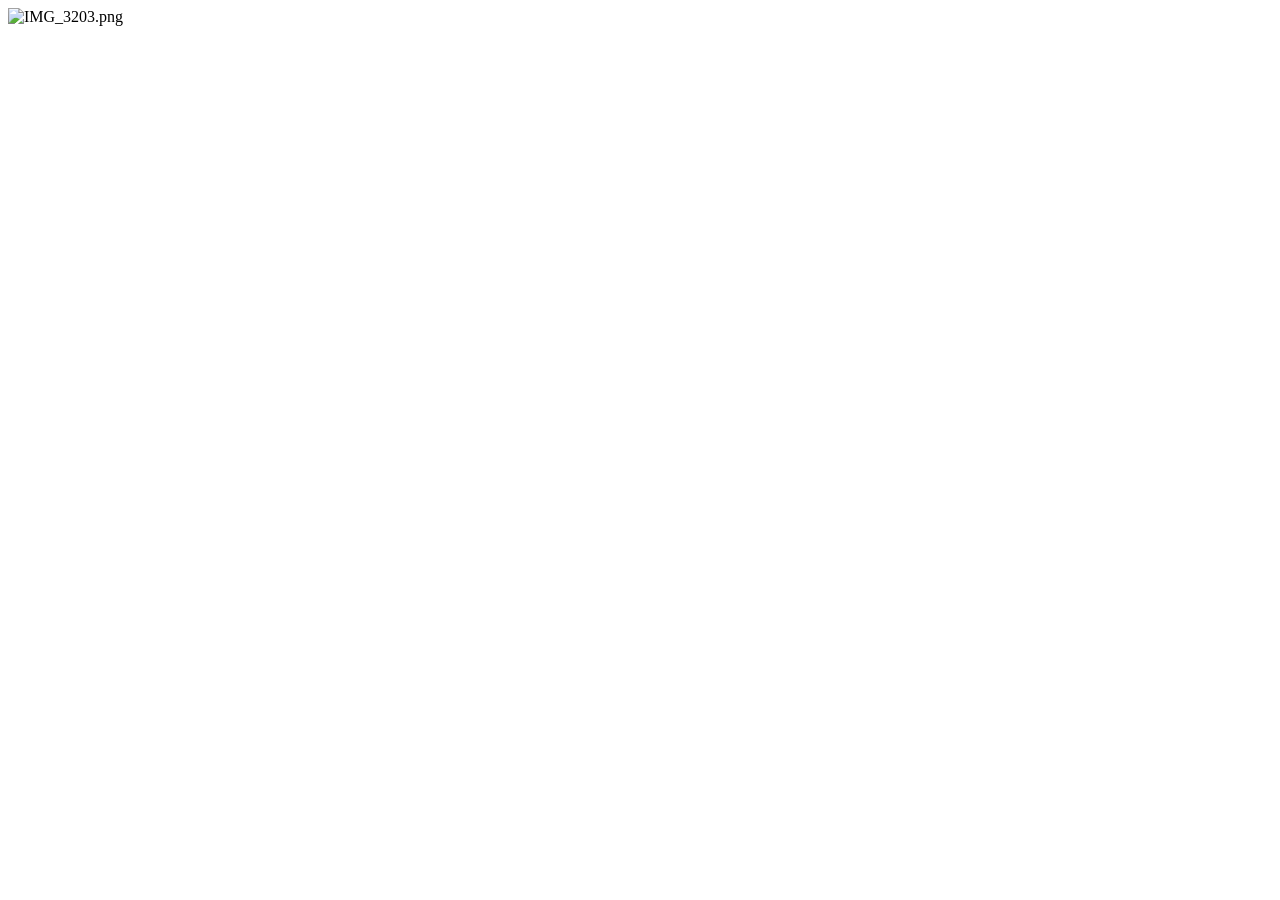
==== index.html @ 14dd61df "Update and rename image-to-html 2/index.html to index.html" ====
<!DOCTYPE html>
        <html lang="en">
            <head>
                <meta http-equiv="Content-Type" content="text/html; charset=utf-8" />
                <meta http-equiv="Content-Style-Type" content="text/css" />
                <meta name="generator" content="MACM" />
                <title>MACM</title>
                <style type="text/css">
                * {
                    max-width: 100%;
                    box-sizing: border-box;
                }
                body {
                    font-family: "Times New Roman";
                    font-size: 12pt;
                }
                p {
                    margin: 0pt;
                }
                </style>
            </head>
            <body>
                <div>
                    <p style="text-align: justify">
                        <img src="images/IMG_3203.png" alt="IMG_3203.png" height="auto">
                    </p>
                </div>
            </body>
        </html>
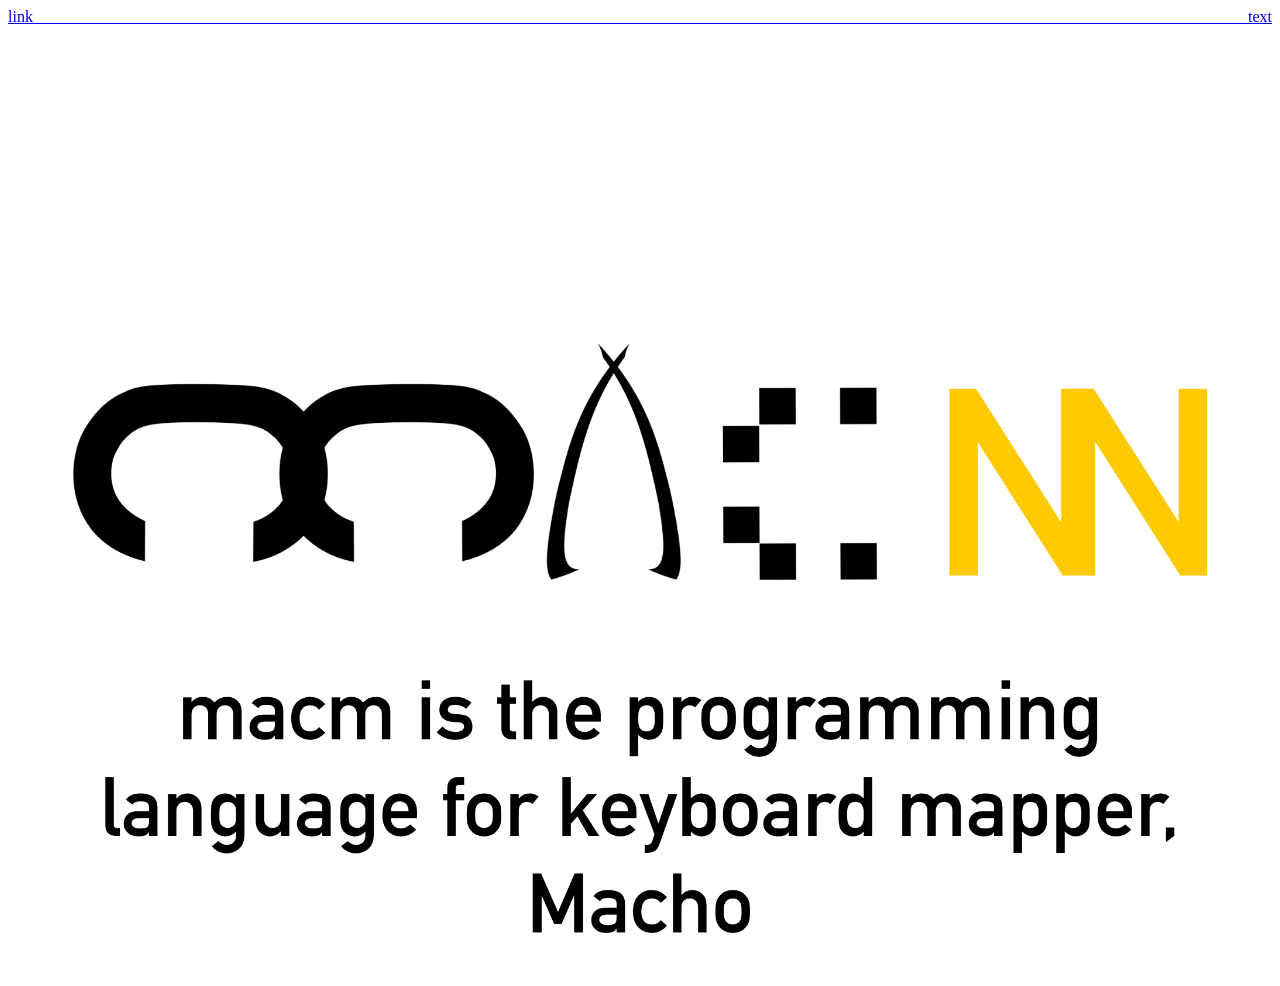
==== commit 62b33608: "Update index.html" ====
--- a/index.html
+++ b/index.html
@@ -22,7 +22,8 @@
             <body>
                 <div>
                     <p style="text-align: justify">
-                        <img src="images/IMG_3203.png" alt="IMG_3203.png" height="auto">
+                            <a href="https://github.com/MOG4125/macho">link text</a>
+                            <img src="images/IMG_3203.png" alt="IMG_3203.png" height="auto">
                     </p>
                 </div>
             </body>
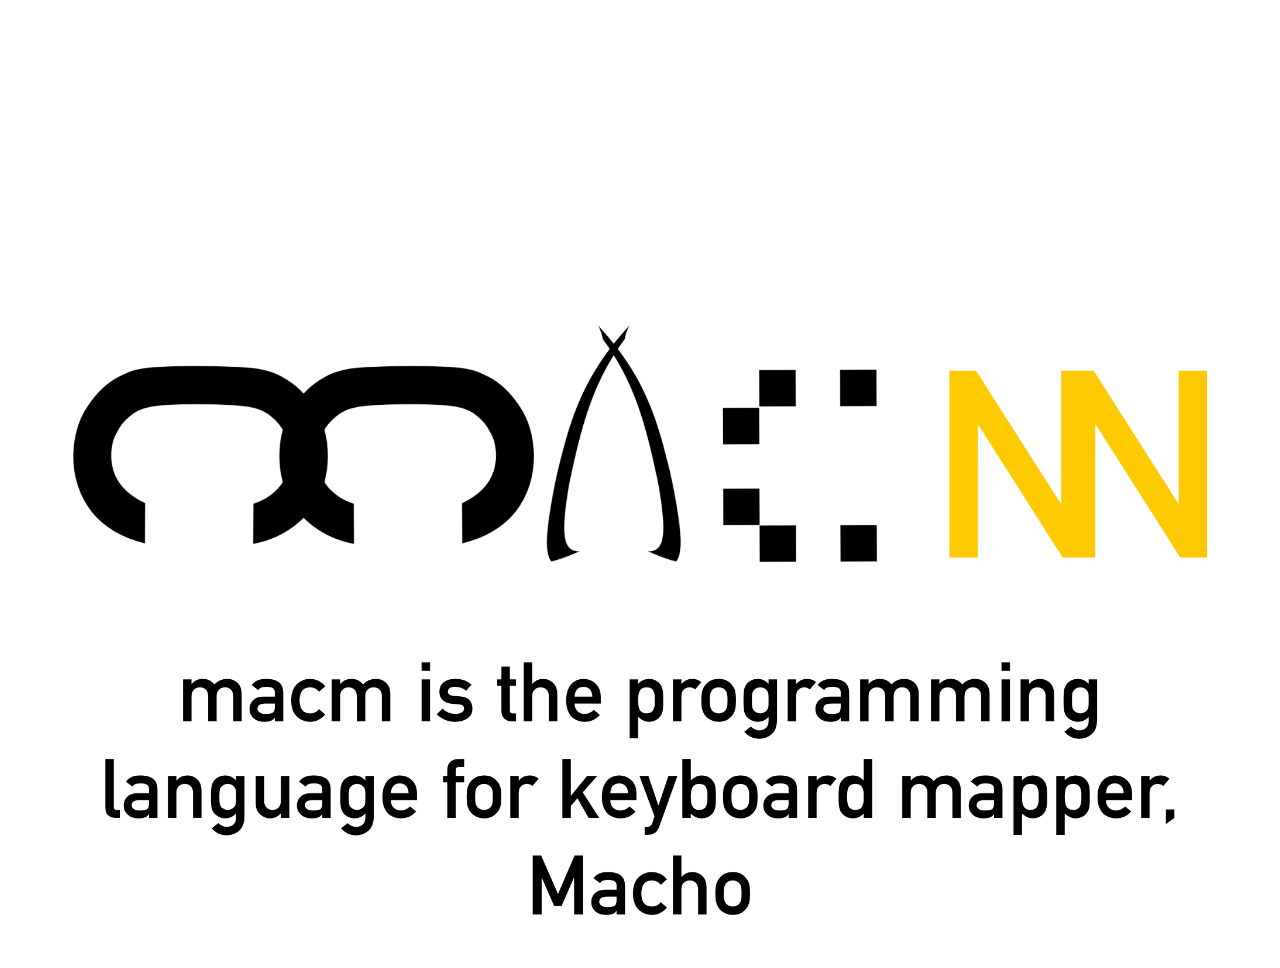
==== commit 73d931fc: "Update index.html" ====
--- a/index.html
+++ b/index.html
@@ -22,8 +22,7 @@
             <body>
                 <div>
                     <p style="text-align: justify">
-                            <a href="https://github.com/MOG4125/macho">link text</a>
-                            <img src="images/IMG_3203.png" alt="IMG_3203.png" height="auto">
+                        <img src="images/IMG_3203.png" alt="IMG_3203.png" height="auto">
                     </p>
                 </div>
             </body>
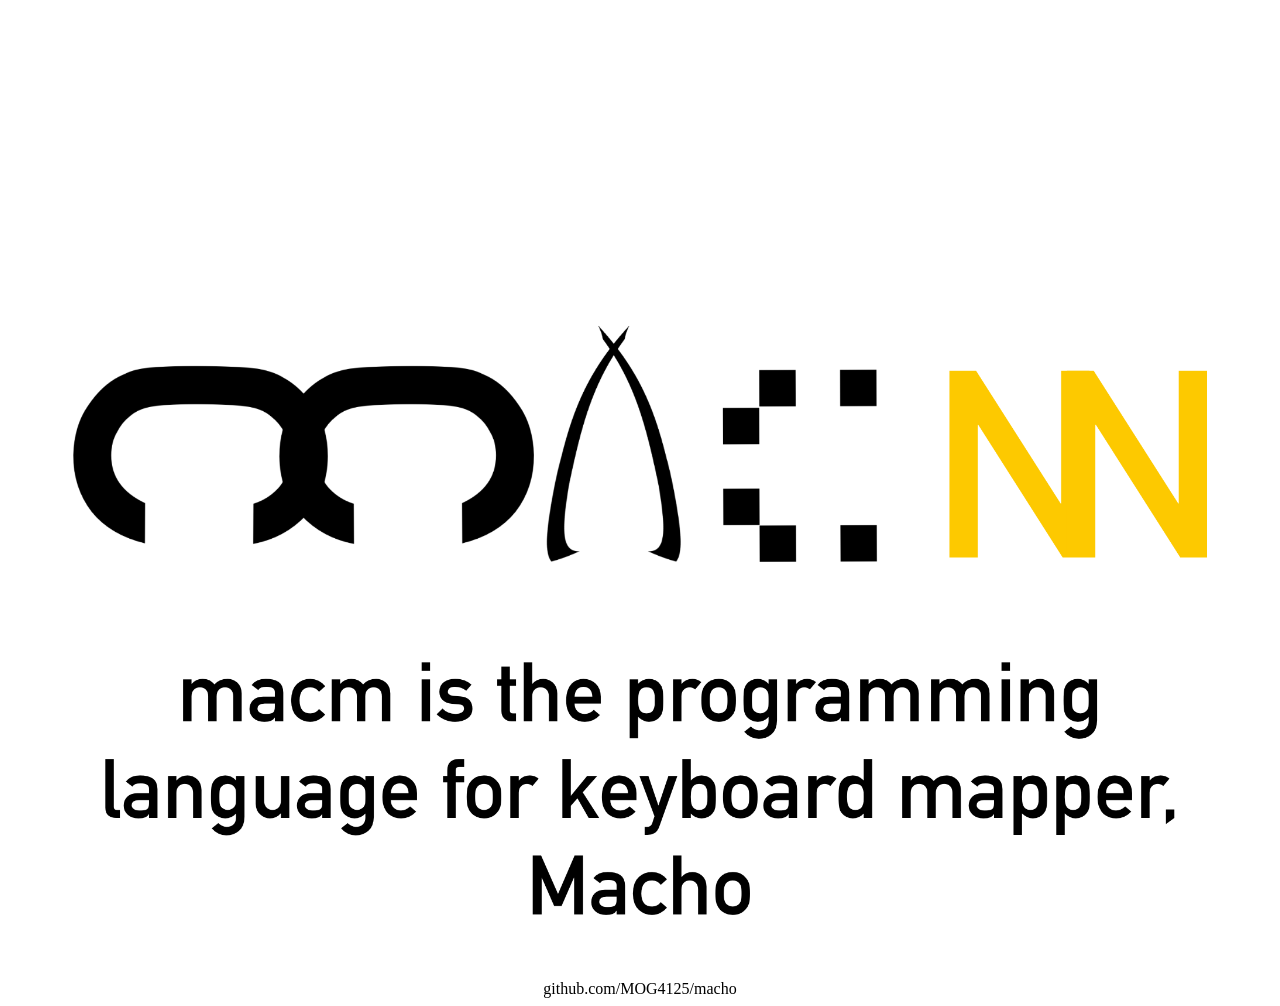
==== commit 0a93fa76: "Update index.html" ====
--- a/index.html
+++ b/index.html
@@ -1,29 +1,32 @@
 <!DOCTYPE html>
-        <html lang="en">
-            <head>
-                <meta http-equiv="Content-Type" content="text/html; charset=utf-8" />
-                <meta http-equiv="Content-Style-Type" content="text/css" />
-                <meta name="generator" content="MACM" />
-                <title>MACM</title>
-                <style type="text/css">
-                * {
-                    max-width: 100%;
-                    box-sizing: border-box;
-                }
-                body {
-                    font-family: "Times New Roman";
-                    font-size: 12pt;
-                }
-                p {
-                    margin: 0pt;
-                }
-                </style>
-            </head>
-            <body>
-                <div>
-                    <p style="text-align: justify">
-                        <img src="images/IMG_3203.png" alt="IMG_3203.png" height="auto">
-                    </p>
-                </div>
-            </body>
-        </html>
+<html lang="en">
+    <head>
+        <meta http-equiv="Content-Type" content="text/html; charset=utf-8" />
+        <meta http-equiv="Content-Style-Type" content="text/css" />
+        <meta name="generator" content="MACM" />
+        <title>MACM</title>
+        <style type="text/css">
+        * {
+            max-width: 100%;
+            box-sizing: border-box;
+        }
+        body {
+            font-family: "Times New Roman";
+            font-size: 12pt;
+        }
+        p {
+            margin: 0pt;
+        }
+        </style>
+    </head>
+    <body>
+        <div>
+            <p style="text-align: justify">
+                <img src="images/IMG_3203.png" alt="IMG_3203.png" height="auto">
+            </p>
+        </div>
+        <div style="text-align: center; margin-top: 20px;">
+            <a href="https://github.com/MOG4125/macho" style="color: black; text-decoration: none;">github.com/MOG4125/macho</a>
+        </div>
+    </body>
+</html>
